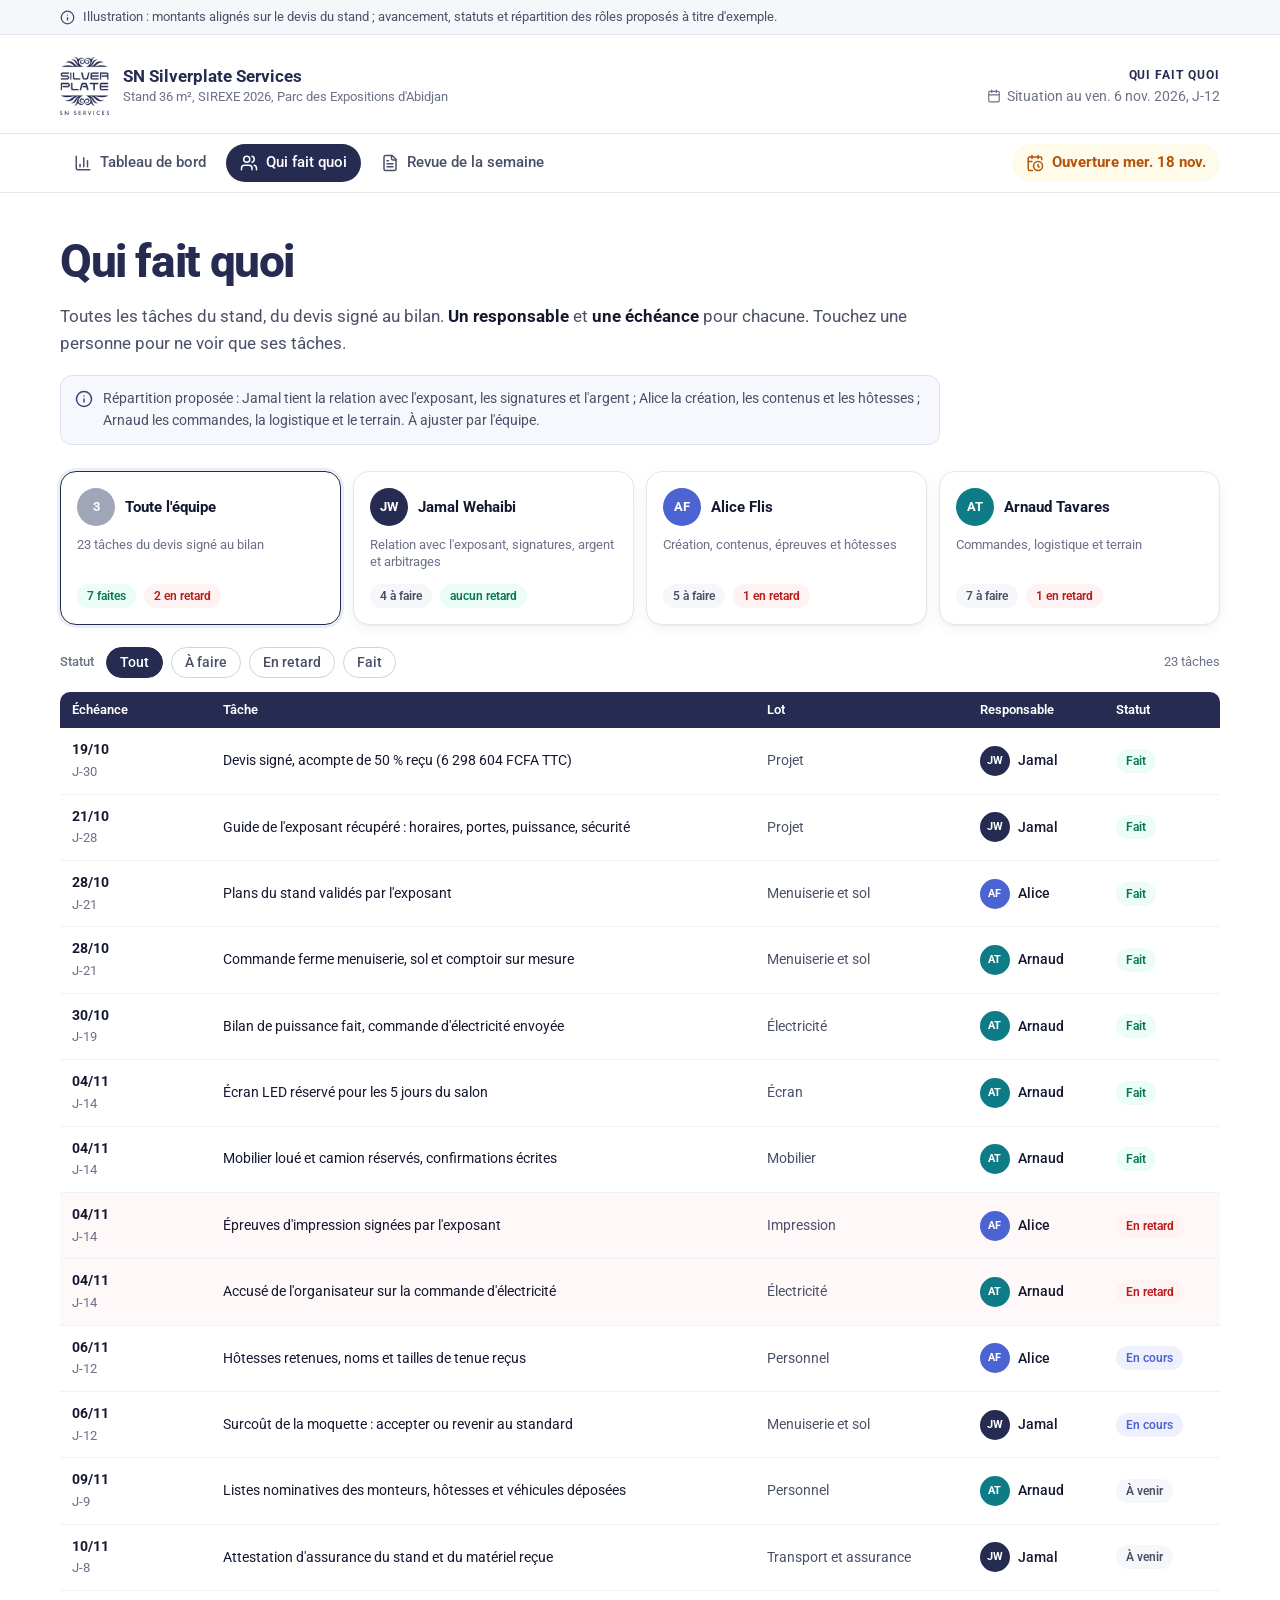
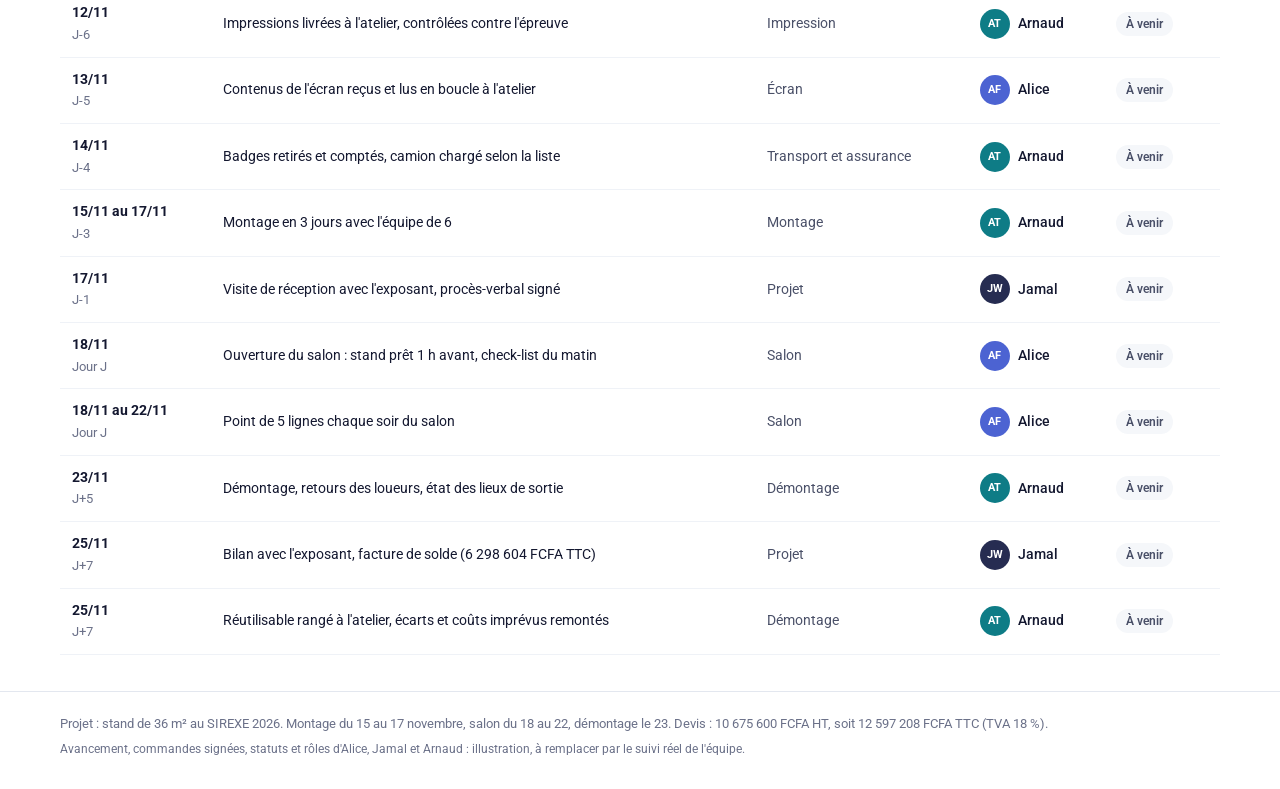
==== qui-fait-quoi.html @ 3bbece7c "Suivi du stand SIREXE" ====
<!doctype html>
<html lang="fr">
<head>
<meta charset="utf-8">
<meta name="viewport" content="width=device-width,initial-scale=1,viewport-fit=cover">
<meta name="robots" content="noindex,nofollow">
<title>Stand SIREXE 2026, qui fait quoi, SN Silverplate Services</title>
<link rel="icon" href="assets/logo.png">
<link rel="stylesheet" href="assets/style.css?v=20261118b">
</head>
<body data-page="tracker">
<div class="note"><div class="wrap"><i class="ic" data-ic="info"></i><span>Illustration : montants alignés sur le devis du stand ; avancement, statuts et répartition des rôles proposés à titre d'exemple.</span></div></div>
<header><div class="wrap mh">
  <div class="brand"><img class="logo" src="assets/logo.png" alt="SN Silverplate Services"><div><p class="bn">SN Silverplate Services</p><p class="bs">Stand 36 m², SIREXE 2026, Parc des Expositions d'Abidjan</p></div></div>
  <div class="mh-right"><p class="eyebrow">Qui fait quoi</p><p class="arrete"><i class="ic" data-ic="calendar"></i><span id="arrete"></span></p></div>
</div></header>
<nav class="navbar"><div class="wrap tabs"><a href="index.html"><i class="ic" data-ic="chart-column"></i>Tableau de bord</a><a href="qui-fait-quoi.html" class="on"><i class="ic" data-ic="users"></i>Qui fait quoi</a><a href="revue.html"><i class="ic" data-ic="file-text"></i>Revue de la semaine</a><a class="jj" href="index.html#s-ech"><i class="ic" data-ic="calendar-clock"></i>Ouverture mer. 18 nov.</a></div></nav>
<main class="wrap">
  <section class="intro">
    <h1>Qui fait quoi</h1>
    <p class="sub1">Toutes les tâches du stand, du devis signé au bilan. <b>Un responsable</b> et <b>une échéance</b> pour chacune. Touchez une personne pour ne voir que ses tâches.</p>
    <p class="how"><i class="ic" data-ic="info"></i><span>Répartition proposée : Jamal tient la relation avec l'exposant, les signatures et l'argent ; Alice la création, les contenus et les hôtesses ; Arnaud les commandes, la logistique et le terrain. À ajuster par l'équipe.</span></p>
  </section>
  <section class="people" id="people"></section>
  <div class="filt"><label>Statut</label>
    <button class="chipb" data-s="all">Tout</button><button class="chipb" data-s="open">À faire</button><button class="chipb" data-s="retard">En retard</button><button class="chipb" data-s="fait">Fait</button>
    <span class="count" id="count"></span></div>
  <div class="tbl-wrap tasks"><table class="tbl" id="t-tasks"></table></div>
  <div class="mcards" id="mcards"></div>
</main>
<footer class="foot"><div class="wrap">
  <p>Projet : stand de 36 m² au SIREXE 2026. Montage du 15 au 17 novembre, salon du 18 au 22, démontage le 23. Devis : 10 675 600 FCFA HT, soit 12 597 208 FCFA TTC (TVA 18 %).</p>
  <p class="small">Avancement, commandes signées, statuts et rôles d'Alice, Jamal et Arnaud : illustration, à remplacer par le suivi réel de l'équipe.</p>
</div></footer>
<script src="assets/data.js?v=20261118b"></script>
<script src="assets/app.js?v=20261118b"></script>
</body>
</html>
---- assets/style.css ----
@font-face{font-family:"Roboto";src:url("Roboto.ttf") format("truetype");font-weight:100 900;font-display:swap}
:root{--bg:#FFFFFF;--soft:#F5F7FA;--tint:#E9EDF4;--ink:#141830;--ink2:#4A5068;--mute:#6B7189;--faint:#A0A6B8;--line:#E3E7EF;--line2:#EFF2F7;
--navy:#262C51;--navy2:#3B4479;--acc:#4C63D2;--teal:#0E7C86;--up:#047857;--upt:#ECFDF5;--down:#B91C1C;--downt:#FEF2F2;--warn:#B45309;--warnt:#FFFBEB;
--r:16px;--sh:0 1px 2px rgba(20,24,48,.04),0 4px 14px rgba(20,24,48,.05);--sans:"Roboto",system-ui,-apple-system,"Segoe UI",sans-serif}
*{box-sizing:border-box;margin:0;padding:0}
html{-webkit-text-size-adjust:100%;scroll-behavior:smooth;scroll-padding-top:120px}
body{background:var(--bg);color:var(--ink);font:400 15px/1.55 var(--sans);font-variant-numeric:tabular-nums;-webkit-font-smoothing:antialiased}
.wrap{max-width:1240px;margin:0 auto;padding:0 40px}
.ic{display:inline-block;flex:none;width:18px;height:18px;background:currentColor;-webkit-mask-position:center;mask-position:center;-webkit-mask-size:contain;mask-size:contain;-webkit-mask-repeat:no-repeat;mask-repeat:no-repeat;vertical-align:-3px}
.note{background:var(--soft);border-bottom:1px solid var(--line)}
.note .wrap{display:flex;align-items:center;gap:8px;font:400 12.5px/1.45 var(--sans);color:var(--ink2);padding-top:8px;padding-bottom:8px}
.note .ic{width:15px;height:15px;color:var(--navy2)}
.mh{display:flex;align-items:center;justify-content:space-between;padding-top:22px;padding-bottom:18px;gap:20px}
.brand{display:flex;align-items:center;gap:14px}
.logo{height:58px;width:auto;display:block}
.bn{font:700 17px/1.2 var(--sans);color:var(--navy)}
.bs{font:400 13px/1.3 var(--sans);color:var(--mute);margin-top:3px}
.mh-right{text-align:right}
.eyebrow{font:700 12px/1.4 var(--sans);letter-spacing:.08em;text-transform:uppercase;color:var(--navy)}
.arrete{font:400 13.5px/1.4 var(--sans);color:var(--mute);margin-top:3px;display:flex;align-items:center;gap:6px;justify-content:flex-end}
.arrete .ic{width:14px;height:14px}
.navbar{position:sticky;top:0;z-index:10;background:rgba(255,255,255,.94);backdrop-filter:blur(10px);-webkit-backdrop-filter:blur(10px);border-top:1px solid var(--line);border-bottom:1px solid var(--line)}
.tabs{display:flex;gap:6px;padding-top:10px;padding-bottom:10px;overflow-x:auto;scrollbar-width:none}
.tabs::-webkit-scrollbar{display:none}
.tabs a{display:inline-flex;align-items:center;gap:8px;white-space:nowrap;text-decoration:none;color:var(--ink2);font:500 14.5px/1 var(--sans);padding:10px 14px;border-radius:999px}
.tabs a:hover{background:var(--soft)}
.tabs a.on{background:var(--navy);color:#fff}
.tabs .jj{margin-left:auto;background:var(--warnt);color:var(--warn);font-weight:700}
main{padding-bottom:40px}
.intro{padding:44px 0 26px}
h1{font:800 clamp(30px,3.6vw,46px)/1.08 var(--sans);letter-spacing:-.03em;color:var(--navy)}
.sub1{font:400 17px/1.6 var(--sans);color:var(--ink2);margin-top:16px;max-width:880px}
.sub1 b{color:var(--ink);font-weight:700}
.how{display:flex;gap:10px;align-items:flex-start;background:#F7F8FD;border:1px solid #DDE3F3;border-radius:12px;padding:12px 14px;font-size:14px;color:var(--ink2);margin-top:18px;max-width:880px}
.how .ic{color:var(--navy2);margin-top:2px}
.kpis{display:grid;grid-template-columns:repeat(4,minmax(0,1fr));gap:16px}
.kpi{background:#fff;border:1px solid var(--line);border-radius:var(--r);box-shadow:var(--sh);padding:20px 20px 18px;min-width:0}
.kpi .h{display:flex;align-items:center;gap:10px}
.bx{width:38px;height:38px;border-radius:11px;background:var(--tint);color:var(--navy);display:flex;align-items:center;justify-content:center;flex:none}
.kpi .l{font:500 13px/1.3 var(--sans);color:var(--ink2)}
.kpi .v{font:700 clamp(26px,2.4vw,34px)/1.05 var(--sans);margin-top:16px;letter-spacing:-.025em;white-space:nowrap;color:var(--navy)}
.kpi .v small{font-size:.5em;font-weight:500;margin-left:4px;letter-spacing:0;color:var(--mute)}
.kpi .d{font:400 12.5px/1.45 var(--sans);color:var(--mute);margin-top:10px}
.bar{height:8px;border-radius:99px;background:var(--line2);overflow:hidden;margin-top:12px}
.bar i{display:block;height:100%;background:var(--navy);border-radius:99px}
.alerts{display:grid;grid-template-columns:repeat(4,minmax(0,1fr));gap:12px;margin-top:18px}
.al{display:grid;grid-template-columns:34px minmax(0,1fr);gap:0 12px;align-items:start;padding:14px 16px;border-radius:14px;border:1px solid #FECACA;background:var(--downt)}
.al .bx{width:34px;height:34px;border-radius:10px;background:#fff;color:var(--down)}
.al.warn{border-color:#FDE68A;background:var(--warnt)}.al.warn .bx{color:var(--warn)}
.al.ok{border-color:#A7F3D0;background:var(--upt)}.al.ok .bx{color:var(--up)}
.al p{font:400 14px/1.5 var(--sans)}.al p b{font-weight:700}
.al p span{display:block;color:var(--ink2);font-size:13px;margin-top:3px}
.block{background:#fff;border:1px solid var(--line);border-radius:20px;box-shadow:var(--sh);padding:28px 30px 30px;margin-top:28px}
.bh{display:flex;align-items:center;gap:12px;flex-wrap:wrap;padding-bottom:18px;margin-bottom:20px;border-bottom:1px solid var(--line2)}
h2{font:700 21px/1.25 var(--sans);color:var(--navy);letter-spacing:-.01em}
.hint{font:400 13.5px/1.4 var(--sans);color:var(--mute);margin-left:auto}
.lots{display:grid;grid-template-columns:minmax(0,1fr);gap:0}
.lot{display:grid;grid-template-columns:200px minmax(0,1fr) 150px 120px;gap:18px;align-items:center;padding:14px 0;border-bottom:1px solid var(--line2)}
.lot:last-child{border-bottom:0}
.lot .n{font:700 15px/1.3 var(--sans);color:var(--ink)}
.lot .n span{display:block;font:400 12.5px/1.4 var(--sans);color:var(--mute);margin-top:2px}
.lot .e{font-size:13.5px;color:var(--ink2)}
.lot .e b{color:var(--ink);font-weight:500}
.prog{display:flex;align-items:center;gap:10px}
.prog .bar{flex:1;margin-top:0}
.prog em{font:700 14px/1 var(--sans);font-style:normal;color:var(--navy);min-width:38px;text-align:right}
.pill{display:inline-flex;align-items:center;gap:6px;font:600 12px/1 var(--sans);padding:6px 10px;border-radius:999px;white-space:nowrap}
.pill.ok{background:var(--upt);color:var(--up)}.pill.vigilance{background:var(--warnt);color:var(--warn)}.pill.retard,.pill.surcout{background:var(--downt);color:var(--down)}
.pill.fait{background:var(--upt);color:var(--up)}.pill.cours{background:#EEF1FD;color:var(--acc)}.pill.avenir{background:var(--soft);color:var(--ink2)}
.who{display:inline-flex;align-items:center;gap:8px;font:500 13.5px/1 var(--sans);color:var(--ink)}
.av{width:30px;height:30px;border-radius:50%;color:#fff;font:700 11px/30px var(--sans);text-align:center;flex:none}
.grid2{display:grid;grid-template-columns:minmax(0,1.25fr) minmax(0,1fr);gap:28px}
.cap{font:600 13px/1.4 var(--sans);color:var(--ink2);margin-bottom:12px}
.budget .row{display:grid;grid-template-columns:150px minmax(0,1fr) 92px;gap:12px;align-items:center;padding:8px 0}
.budget .row .t{font-size:13.5px;color:var(--ink)}
.budget .track{position:relative;height:14px;border-radius:7px;background:var(--line2)}
.budget .track .b{position:absolute;left:0;top:0;bottom:0;border-radius:7px;background:#C9D1EA}
.budget .track .g{position:absolute;left:0;top:3px;bottom:3px;border-radius:5px;background:var(--navy)}
.budget .track .g.over{background:var(--down)}
.budget .track .tk{position:absolute;top:-4px;bottom:-4px;width:2px;background:var(--ink)}
.budget .row .m{font:500 13px/1 var(--sans);text-align:right;color:var(--ink2)}
.legend{display:flex;flex-wrap:wrap;gap:14px;font-size:12.5px;color:var(--mute);margin-top:10px}
.legend i{display:inline-block;width:12px;height:10px;border-radius:3px;margin-right:6px;vertical-align:-1px}
.tbl-wrap{overflow-x:auto}
.tbl{width:100%;border-collapse:collapse;font-size:14px}
.tbl th{background:var(--navy);color:#fff;font:600 12.5px/1.3 var(--sans);text-align:left;padding:10px 12px;white-space:nowrap}
.tbl th:first-child{border-radius:10px 0 0 0}.tbl th:last-child{border-radius:0 10px 0 0}
.tbl td{padding:11px 12px;border-bottom:1px solid var(--line2);vertical-align:middle}
.tbl td.n{text-align:right;white-space:nowrap}
.tbl tr.tot td{font-weight:700;background:var(--soft)}
.money{display:grid;grid-template-columns:repeat(3,minmax(0,1fr));gap:12px;margin-top:16px}
.mi{background:var(--soft);border-radius:12px;padding:14px 16px}
.mi .l{font:500 12.5px/1.3 var(--sans);color:var(--mute)}
.mi .v{font:700 20px/1.2 var(--sans);color:var(--navy);margin-top:6px}
.timeline{position:relative;margin-top:6px}
.tl-scale{display:grid;padding-bottom:14px;margin-bottom:6px;border-bottom:1px solid var(--line2);grid-template-columns:repeat(var(--days),minmax(0,1fr));font:500 11px/1 var(--sans);color:var(--faint);margin-bottom:8px}
.tl-scale .dy{display:flex;flex-direction:column;align-items:center;gap:6px}.tl-scale span{text-align:center;display:block;width:100%}.tl-scale b{display:flex;flex-direction:column;gap:3px;min-height:18px}.tl-scale b i{display:block;width:8px;height:8px;border-radius:50%;background:var(--navy2)}.tl-scale b i.r{background:var(--down)}
.tl-scale span.wk{color:var(--ink2);font-weight:700}
.tl-scale span.today{color:#fff;background:var(--navy);border-radius:4px;padding:3px 0}
.tl-scale span.jj{color:#fff;background:var(--warn);border-radius:4px;padding:3px 0}
.ech{display:grid;grid-template-columns:110px minmax(0,1fr) 140px 120px;gap:14px;align-items:center;padding:11px 0;border-bottom:1px solid var(--line2)}
.ech .dt{font:700 14px/1.2 var(--sans);color:var(--navy)}
.ech .dt span{display:block;font:500 12px/1.3 var(--sans);color:var(--mute);margin-top:2px}
.ech .tx{font-size:14px}
.ech .tx span{display:block;color:var(--mute);font-size:12.5px;margin-top:2px}
.foot{border-top:1px solid var(--line);margin-top:36px;padding:22px 0 30px;color:var(--mute);font-size:13px}
.foot .small{font-size:12px;margin-top:6px}
/* tracker */
.people{display:grid;grid-template-columns:repeat(4,minmax(0,1fr));gap:12px}
.pc{appearance:none;-webkit-appearance:none;text-align:left;cursor:pointer;background:#fff;border:1.5px solid var(--line);border-radius:16px;padding:16px;font:inherit;color:inherit;box-shadow:var(--sh);transition:border-color .15s,transform .15s}
.pc:hover{transform:translateY(-1px)}
.pc.on{border-color:var(--navy);box-shadow:0 0 0 3px var(--tint)}
.pc .top{display:flex;align-items:center;gap:10px}
.pc .av{width:38px;height:38px;font-size:13px;line-height:38px}
.pc .nm{font:700 15px/1.2 var(--sans);color:var(--ink)}
.pc .rl{font:400 12.5px/1.4 var(--sans);color:var(--mute);margin-top:10px;min-height:36px}
.pc .ct{display:flex;gap:8px;flex-wrap:wrap;margin-top:12px}
.filt{display:flex;flex-wrap:wrap;gap:8px;align-items:center;margin:22px 0 14px}
.filt label{font:500 12.5px/1 var(--sans);color:var(--mute);margin-right:4px}
.chipb{appearance:none;-webkit-appearance:none;cursor:pointer;border:1px solid #CDD3E0;background:#fff;border-radius:999px;padding:8px 13px;font:500 13.5px/1 var(--sans);color:var(--ink2)}
.chipb.on{background:var(--navy);border-color:var(--navy);color:#fff}
.count{margin-left:auto;font-size:13px;color:var(--mute)}
.tasks .tr td:first-child{white-space:nowrap}
.tasks tr.retard td{background:#FFF8F8}
.mcards{display:none}
.mc{border:1px solid var(--line);border-radius:14px;padding:14px;margin-bottom:10px;background:#fff}
.mc.retard{border-color:#FECACA;background:#FFF8F8}
.mc .t1{font:600 14.5px/1.4 var(--sans)}
.mc .t2{display:flex;flex-wrap:wrap;gap:8px 12px;align-items:center;margin-top:10px;font-size:13px;color:var(--mute)}
/* revue */
.sheet{max-width:1000px;margin:0 auto}
.rv-head{display:flex;justify-content:space-between;gap:20px;align-items:flex-end;padding:36px 0 18px;border-bottom:3px solid var(--navy)}
.rv-head h1{font-size:clamp(26px,3vw,36px)}
.rv-head p{color:var(--ink2);margin-top:8px}
.meteo{display:flex;gap:10px;flex-wrap:wrap}
.rv3{display:grid;grid-template-columns:repeat(4,minmax(0,1fr));gap:12px;margin-top:18px}
.rvgrid{display:grid;grid-template-columns:minmax(0,1fr) minmax(0,1fr);gap:18px;margin-top:20px}
.card{border:1px solid var(--line);border-radius:16px;padding:18px 20px;background:#fff}
.card h3{display:flex;align-items:center;gap:10px;font:700 16px/1.2 var(--sans);color:var(--navy);margin-bottom:12px}
.card h3 .bx{width:30px;height:30px;border-radius:9px}
.card h3 .bx .ic{width:16px;height:16px}
.card.red h3 .bx{background:var(--downt);color:var(--down)}
.card.green h3 .bx{background:var(--upt);color:var(--up)}
.card ul{list-style:none}
.card li{display:grid;grid-template-columns:minmax(0,1fr) auto;gap:12px;align-items:start;padding:8px 0;border-top:1px solid var(--line2);font-size:14px}
.card li:first-child{border-top:0}
.card li span.s{display:block;color:var(--mute);font-size:12.5px;margin-top:2px}
.dec td{font-size:14px}
.dec td.q{white-space:nowrap}
.sign{display:flex;justify-content:space-between;flex-wrap:wrap;gap:10px;color:var(--mute);font-size:13px;margin-top:18px}
.print{appearance:none;-webkit-appearance:none;cursor:pointer;display:inline-flex;align-items:center;gap:8px;border:1px solid #CDD3E0;background:#fff;border-radius:10px;padding:9px 13px;font:500 13.5px/1 var(--sans);color:var(--ink)}
@media (max-width:1100px){.kpis{grid-template-columns:repeat(2,minmax(0,1fr))}.alerts{grid-template-columns:repeat(2,minmax(0,1fr))}.grid2{grid-template-columns:minmax(0,1fr)}.lot{grid-template-columns:170px minmax(0,1fr) 130px}.lot .st{grid-column:1/-1}.people{grid-template-columns:repeat(2,minmax(0,1fr))}.rv3{grid-template-columns:repeat(2,minmax(0,1fr))}}
@media (max-width:640px){
 .wrap{padding:0 16px}
 .note .wrap{font-size:11.5px}
 .logo{height:44px}.bn{font-size:15px}.bs{font-size:11.5px}
 .mh{flex-direction:column;align-items:flex-start;gap:10px;padding-top:16px;padding-bottom:12px}
 .mh-right{text-align:left}.arrete{justify-content:flex-start}
 .tabs a{font-size:13.5px;padding:9px 12px}
 .tabs .jj{margin-left:0}
 .intro{padding:26px 0 18px}
 .sub1{font-size:15.5px}
 .kpis{grid-template-columns:minmax(0,1fr) minmax(0,1fr);gap:10px}
 .kpi{padding:14px}.kpi .bx{width:30px;height:30px;border-radius:8px}.kpi .bx .ic{width:16px;height:16px}
 .kpi .l{font-size:12px}.kpi .v{font-size:22px;margin-top:12px}
 .alerts{grid-template-columns:minmax(0,1fr)}
 .block{padding:20px 16px 22px;margin-top:18px;border-radius:14px}
 h2{font-size:17.5px}.hint{margin-left:0;width:100%}
 .lot{grid-template-columns:minmax(0,1fr);gap:8px}
 .budget .row{grid-template-columns:minmax(0,1fr) 84px;gap:6px 10px}
 .budget .row .track{grid-column:1/-1;grid-row:2}
 .money{grid-template-columns:minmax(0,1fr)}
 #t-bud{font-size:12px}#t-bud th,#t-bud td{padding:8px 5px}#t-bud th{white-space:normal;font-size:11px}#t-bud th:first-child,#t-bud td:first-child{max-width:84px}
 .ech{grid-template-columns:76px minmax(0,1fr);gap:6px 12px}
 .ech .who,.ech .pill{grid-column:2}
 .tl-scale{display:none}
 .people{grid-template-columns:minmax(0,1fr) minmax(0,1fr);gap:10px}
 .pc{padding:12px}.pc .rl{display:none}
 .tasks{display:none}.mcards{display:block}
 .count{margin-left:0;width:100%}
 .rv-head{flex-direction:column;align-items:flex-start}
 .rv3{grid-template-columns:minmax(0,1fr) minmax(0,1fr)}
 .rvgrid{grid-template-columns:minmax(0,1fr)}
 .dec thead{display:none}.dec tr{display:block;border-bottom:1px solid var(--line2);padding:8px 0}.dec td{display:block;border:0;padding:3px 0}
}
@media print{.note,.navbar,.print,.foot{display:none}body{font-size:12px}.sheet{max-width:none}.card{break-inside:avoid}.rv-head{padding-top:0}@page{size:A4;margin:12mm}}
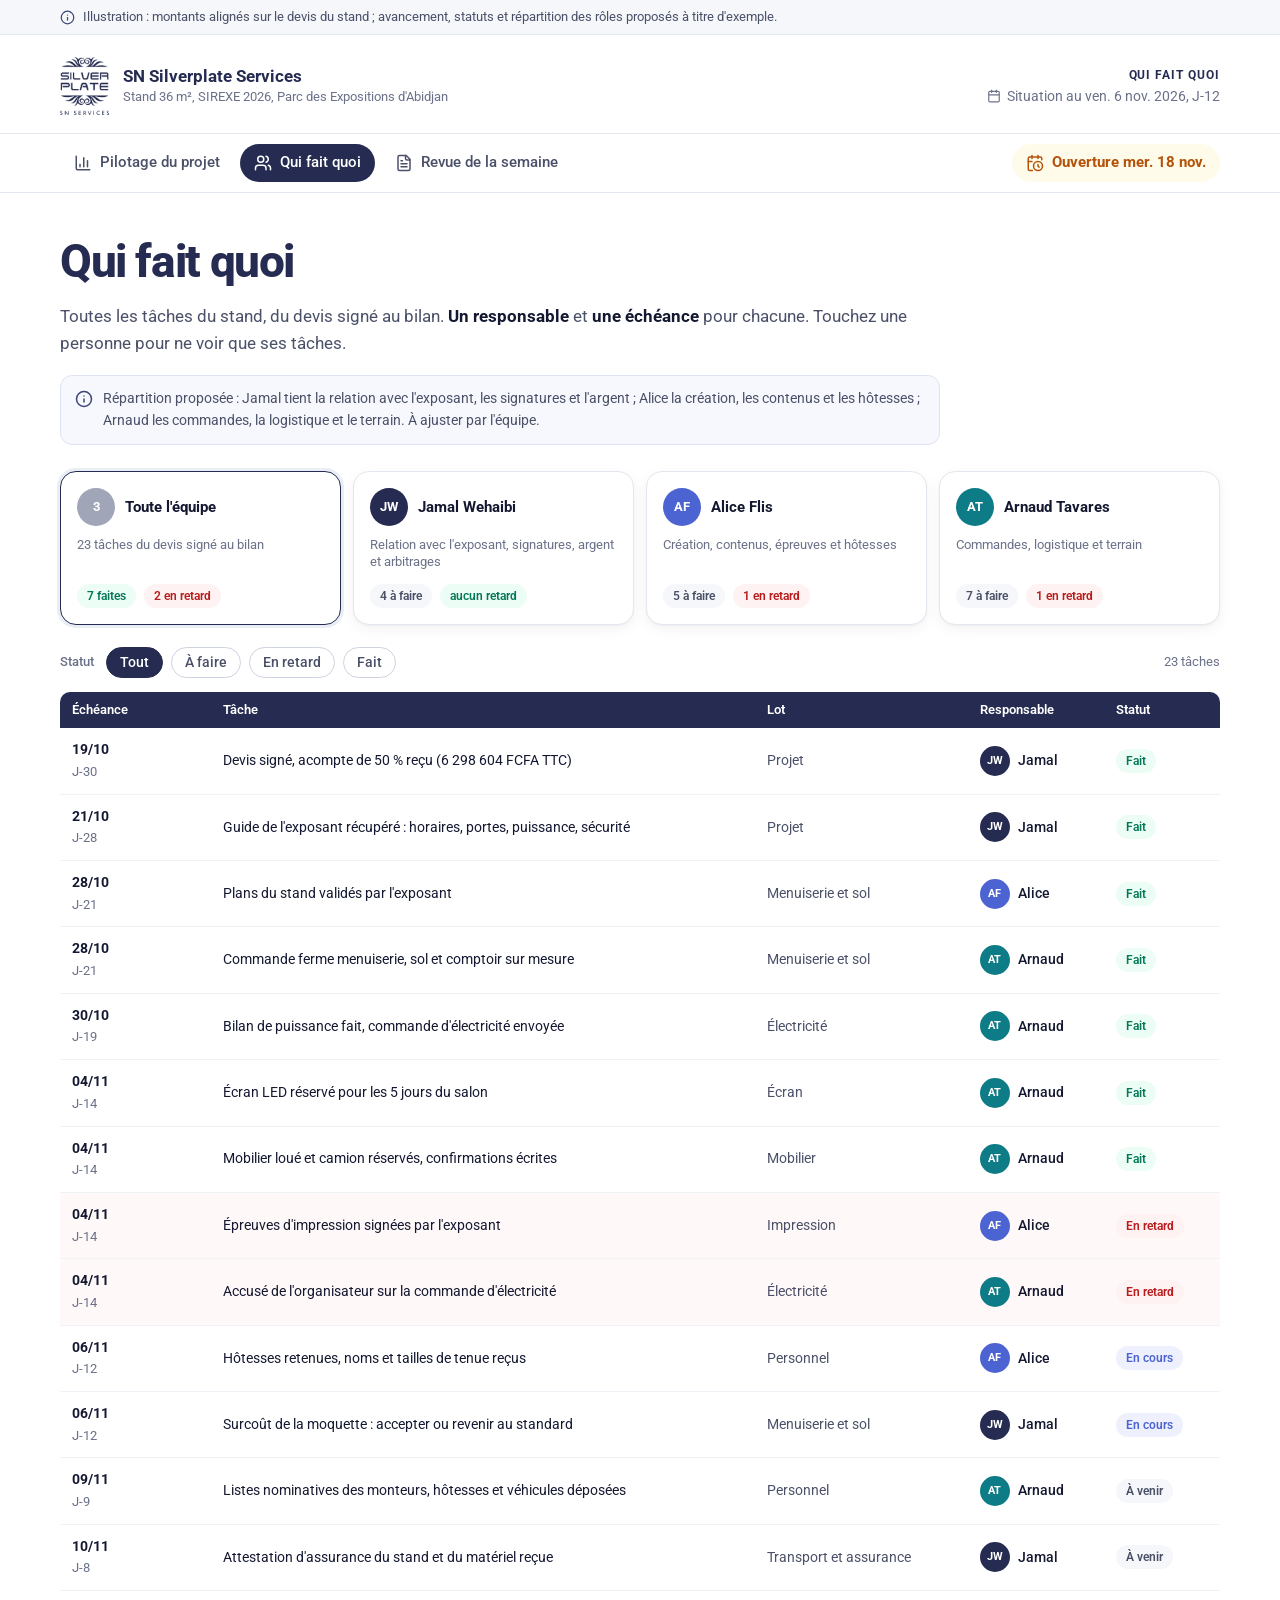
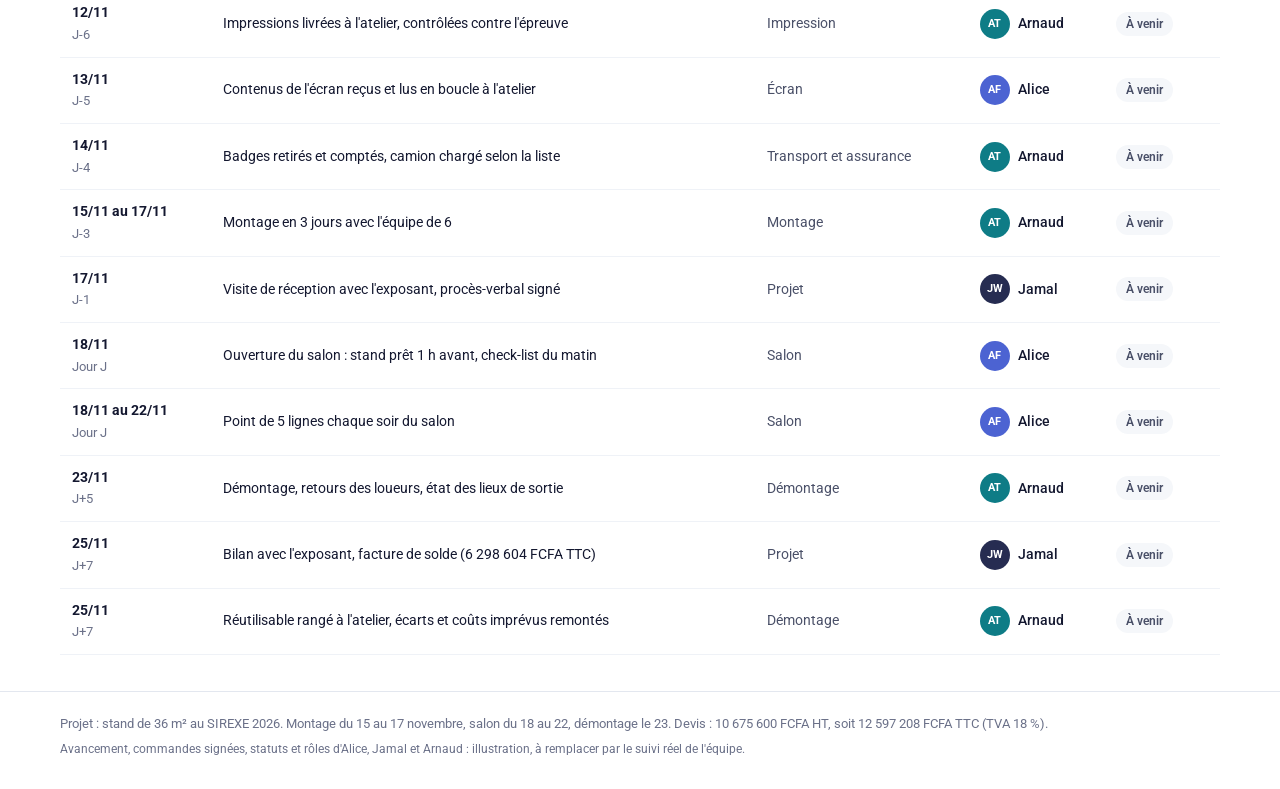
==== commit 81760bb9: "Pilotage du stand SIREXE : rétroplanning, Kanban, points bloquants, éléments du client" ====
--- a/qui-fait-quoi.html
+++ b/qui-fait-quoi.html
@@ -6,7 +6,7 @@
 <meta name="robots" content="noindex,nofollow">
 <title>Stand SIREXE 2026, qui fait quoi, SN Silverplate Services</title>
 <link rel="icon" href="assets/logo.png">
-<link rel="stylesheet" href="assets/style.css?v=20261118b">
+<link rel="stylesheet" href="assets/style.css?v=20261119a">
 </head>
 <body data-page="tracker">
 <div class="note"><div class="wrap"><i class="ic" data-ic="info"></i><span>Illustration : montants alignés sur le devis du stand ; avancement, statuts et répartition des rôles proposés à titre d'exemple.</span></div></div>
@@ -14,7 +14,7 @@
   <div class="brand"><img class="logo" src="assets/logo.png" alt="SN Silverplate Services"><div><p class="bn">SN Silverplate Services</p><p class="bs">Stand 36 m², SIREXE 2026, Parc des Expositions d'Abidjan</p></div></div>
   <div class="mh-right"><p class="eyebrow">Qui fait quoi</p><p class="arrete"><i class="ic" data-ic="calendar"></i><span id="arrete"></span></p></div>
 </div></header>
-<nav class="navbar"><div class="wrap tabs"><a href="index.html"><i class="ic" data-ic="chart-column"></i>Tableau de bord</a><a href="qui-fait-quoi.html" class="on"><i class="ic" data-ic="users"></i>Qui fait quoi</a><a href="revue.html"><i class="ic" data-ic="file-text"></i>Revue de la semaine</a><a class="jj" href="index.html#s-ech"><i class="ic" data-ic="calendar-clock"></i>Ouverture mer. 18 nov.</a></div></nav>
+<nav class="navbar"><div class="wrap tabs"><a href="index.html"><i class="ic" data-ic="chart-column"></i>Pilotage du projet</a><a href="qui-fait-quoi.html" class="on"><i class="ic" data-ic="users"></i>Qui fait quoi</a><a href="revue.html"><i class="ic" data-ic="file-text"></i>Revue de la semaine</a><a class="jj" href="index.html#frise"><i class="ic" data-ic="calendar-clock"></i>Ouverture mer. 18 nov.</a></div></nav>
 <main class="wrap">
   <section class="intro">
     <h1>Qui fait quoi</h1>
@@ -32,7 +32,7 @@
   <p>Projet : stand de 36 m² au SIREXE 2026. Montage du 15 au 17 novembre, salon du 18 au 22, démontage le 23. Devis : 10 675 600 FCFA HT, soit 12 597 208 FCFA TTC (TVA 18 %).</p>
   <p class="small">Avancement, commandes signées, statuts et rôles d'Alice, Jamal et Arnaud : illustration, à remplacer par le suivi réel de l'équipe.</p>
 </div></footer>
-<script src="assets/data.js?v=20261118b"></script>
-<script src="assets/app.js?v=20261118b"></script>
+<script src="assets/data.js?v=20261119a"></script>
+<script src="assets/app.js?v=20261119a"></script>
 </body>
 </html>
